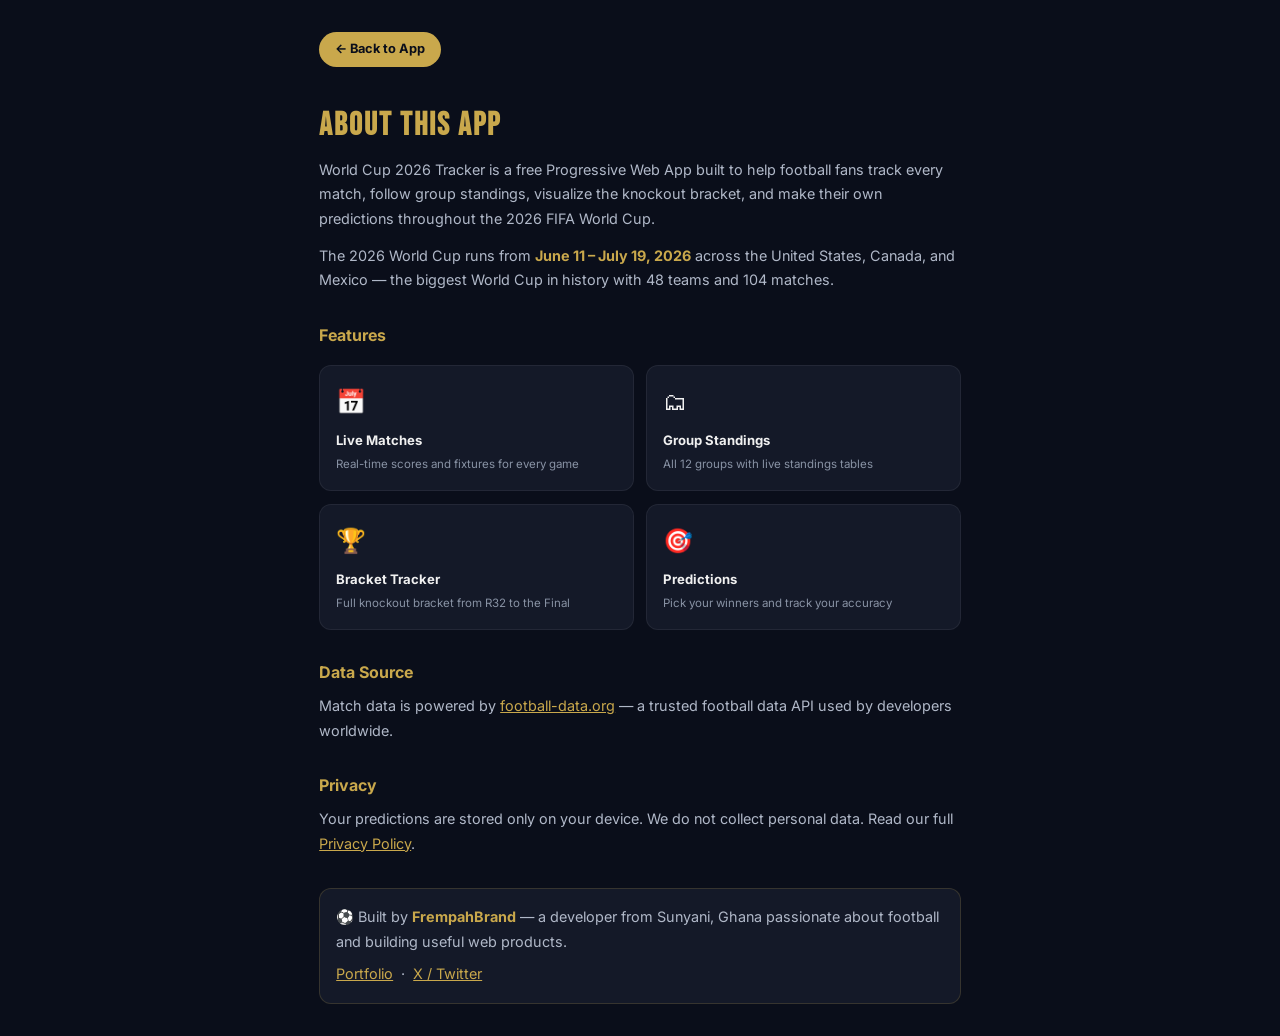
==== about.html @ 5fa4c8bc "Add files via upload" ====
<!DOCTYPE html>
<html lang="en">
<head>
  <meta charset="UTF-8"/>
  <meta name="viewport" content="width=device-width, initial-scale=1.0"/>
  <title>About — World Cup 2026 Tracker</title>
  <link href="https://fonts.googleapis.com/css2?family=Bebas+Neue&family=Inter:wght@400;600&display=swap" rel="stylesheet"/>
  <style>
    *, *::before, *::after { box-sizing: border-box; margin: 0; padding: 0; }
    body {
      background: #0a0e1a;
      color: #f0f0f0;
      font-family: 'Inter', sans-serif;
      max-width: 680px;
      margin: 0 auto;
      padding: 2rem 1.2rem;
      line-height: 1.7;
    }
    h1 {
      font-family: 'Bebas Neue', sans-serif;
      font-size: 2rem;
      color: #c9a84c;
      letter-spacing: 2px;
      margin-bottom: 0.3rem;
    }
    h2 { font-size: 1rem; color: #c9a84c; margin: 1.8rem 0 0.5rem; font-weight: 700; }
    p { color: #b0b8c8; font-size: 0.9rem; margin-bottom: 0.8rem; }
    .back-btn {
      display: inline-block;
      margin-bottom: 2rem;
      padding: 0.4rem 1rem;
      background: #c9a84c;
      color: #0a0e1a;
      border-radius: 20px;
      text-decoration: none;
      font-size: 0.8rem;
      font-weight: 700;
    }
    .feature-grid {
      display: grid;
      grid-template-columns: 1fr 1fr;
      gap: 0.8rem;
      margin: 1rem 0;
    }
    .feature-card {
      background: #141928;
      border: 1px solid #ffffff10;
      border-radius: 12px;
      padding: 1rem;
    }
    .feature-icon { font-size: 1.5rem; margin-bottom: 0.4rem; }
    .feature-title { font-size: 0.82rem; font-weight: 700; color: #f0f0f0; }
    .feature-desc { font-size: 0.72rem; color: #8892a4; margin-top: 0.2rem; }
    .built-by {
      margin-top: 2rem;
      padding: 1rem;
      background: #141928;
      border: 1px solid #c9a84c30;
      border-radius: 12px;
    }
    .built-by p { margin: 0; }
    a { color: #c9a84c; }
  </style>
</head>
<body>
  <a class="back-btn" href="/worldcup2026-tracker/">← Back to App</a>

  <h1>About This App</h1>

  <p>World Cup 2026 Tracker is a free Progressive Web App built to help football fans track every match, follow group standings, visualize the knockout bracket, and make their own predictions throughout the 2026 FIFA World Cup.</p>

  <p>The 2026 World Cup runs from <strong style="color:#c9a84c">June 11 – July 19, 2026</strong> across the United States, Canada, and Mexico — the biggest World Cup in history with 48 teams and 104 matches.</p>

  <h2>Features</h2>
  <div class="feature-grid">
    <div class="feature-card">
      <div class="feature-icon">📅</div>
      <div class="feature-title">Live Matches</div>
      <div class="feature-desc">Real-time scores and fixtures for every game</div>
    </div>
    <div class="feature-card">
      <div class="feature-icon">🗂</div>
      <div class="feature-title">Group Standings</div>
      <div class="feature-desc">All 12 groups with live standings tables</div>
    </div>
    <div class="feature-card">
      <div class="feature-icon">🏆</div>
      <div class="feature-title">Bracket Tracker</div>
      <div class="feature-desc">Full knockout bracket from R32 to the Final</div>
    </div>
    <div class="feature-card">
      <div class="feature-icon">🎯</div>
      <div class="feature-title">Predictions</div>
      <div class="feature-desc">Pick your winners and track your accuracy</div>
    </div>
  </div>

  <h2>Data Source</h2>
  <p>Match data is powered by <a href="https://www.football-data.org" target="_blank">football-data.org</a> — a trusted football data API used by developers worldwide.</p>

  <h2>Privacy</h2>
  <p>Your predictions are stored only on your device. We do not collect personal data. Read our full <a href="/worldcup2026-tracker/privacy.html">Privacy Policy</a>.</p>

  <div class="built-by">
    <p>⚽ Built by <strong style="color:#c9a84c">FrempahBrand</strong> — a developer from Sunyani, Ghana passionate about football and building useful web products.</p>
    <p style="margin-top:0.5rem">
      <a href="https://frempah.github.io/Landing-page-/" target="_blank">Portfolio</a> &nbsp;·&nbsp;
      <a href="https://x.com/frempahbrand_" target="_blank">X / Twitter</a>
    </p>
  </div>
</body>
</html>
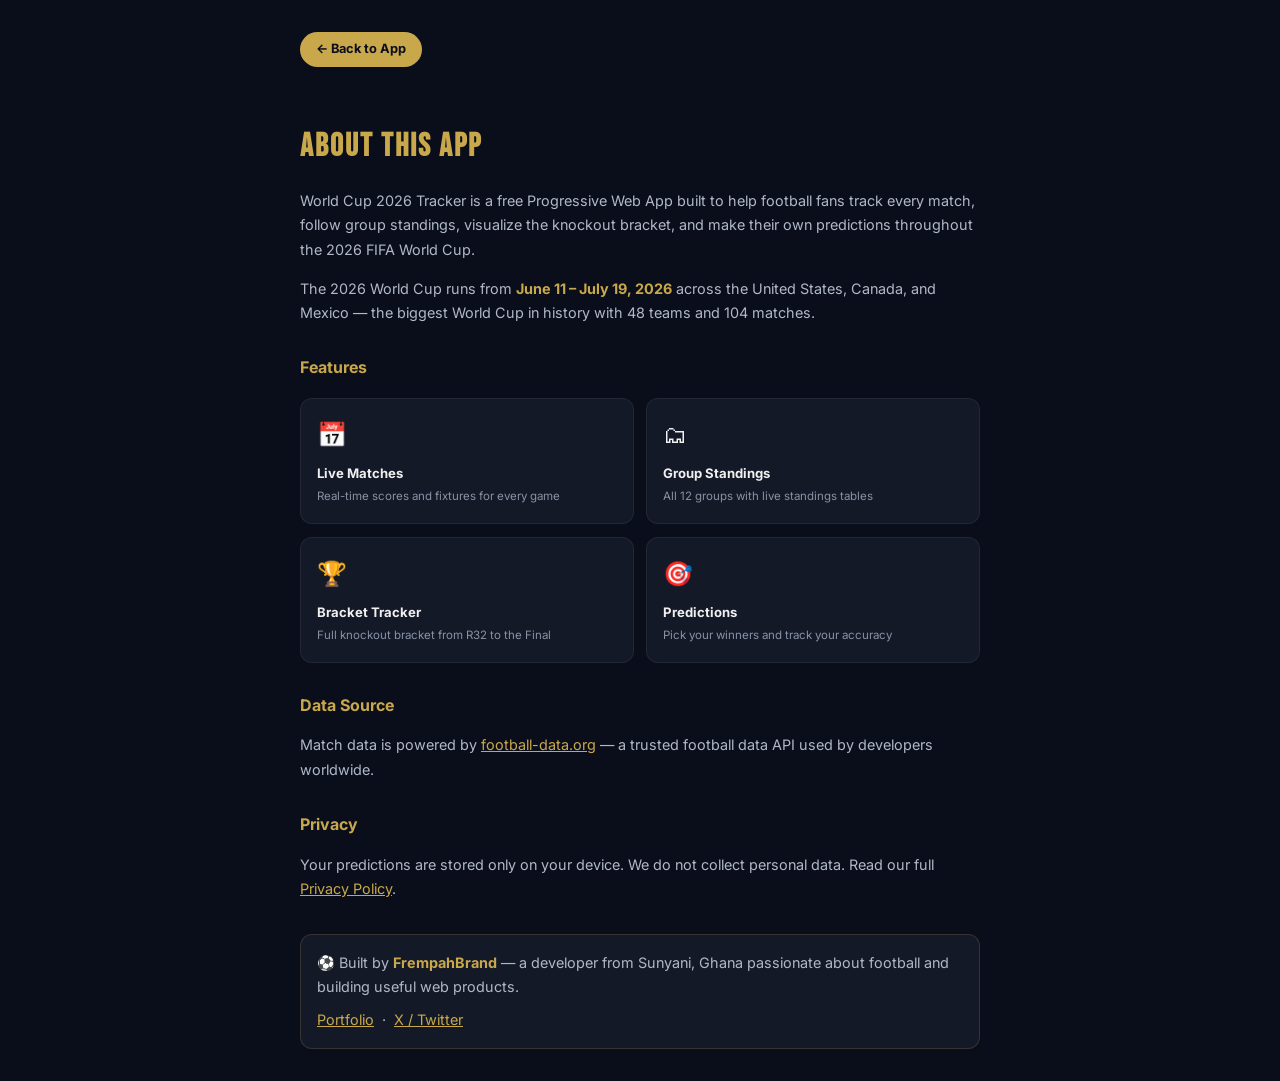
==== commit 31b3179d: "Update about.html" ====
--- a/about.html
+++ b/about.html
@@ -6,6 +6,8 @@
   <title>About — World Cup 2026 Tracker</title>
   <link href="https://fonts.googleapis.com/css2?family=Bebas+Neue&family=Inter:wght@400;600&display=swap" rel="stylesheet"/>
   <style>
+  <script async src="https://pagead2.googlesyndication.com/pagead/js/adsbygoogle.js?client=ca-pub-9960426175142172"
+     crossorigin="anonymous"></script>
     *, *::before, *::after { box-sizing: border-box; margin: 0; padding: 0; }
     body {
       background: #0a0e1a;
@@ -109,4 +111,4 @@
     </p>
   </div>
 </body>
-</html>+</html>
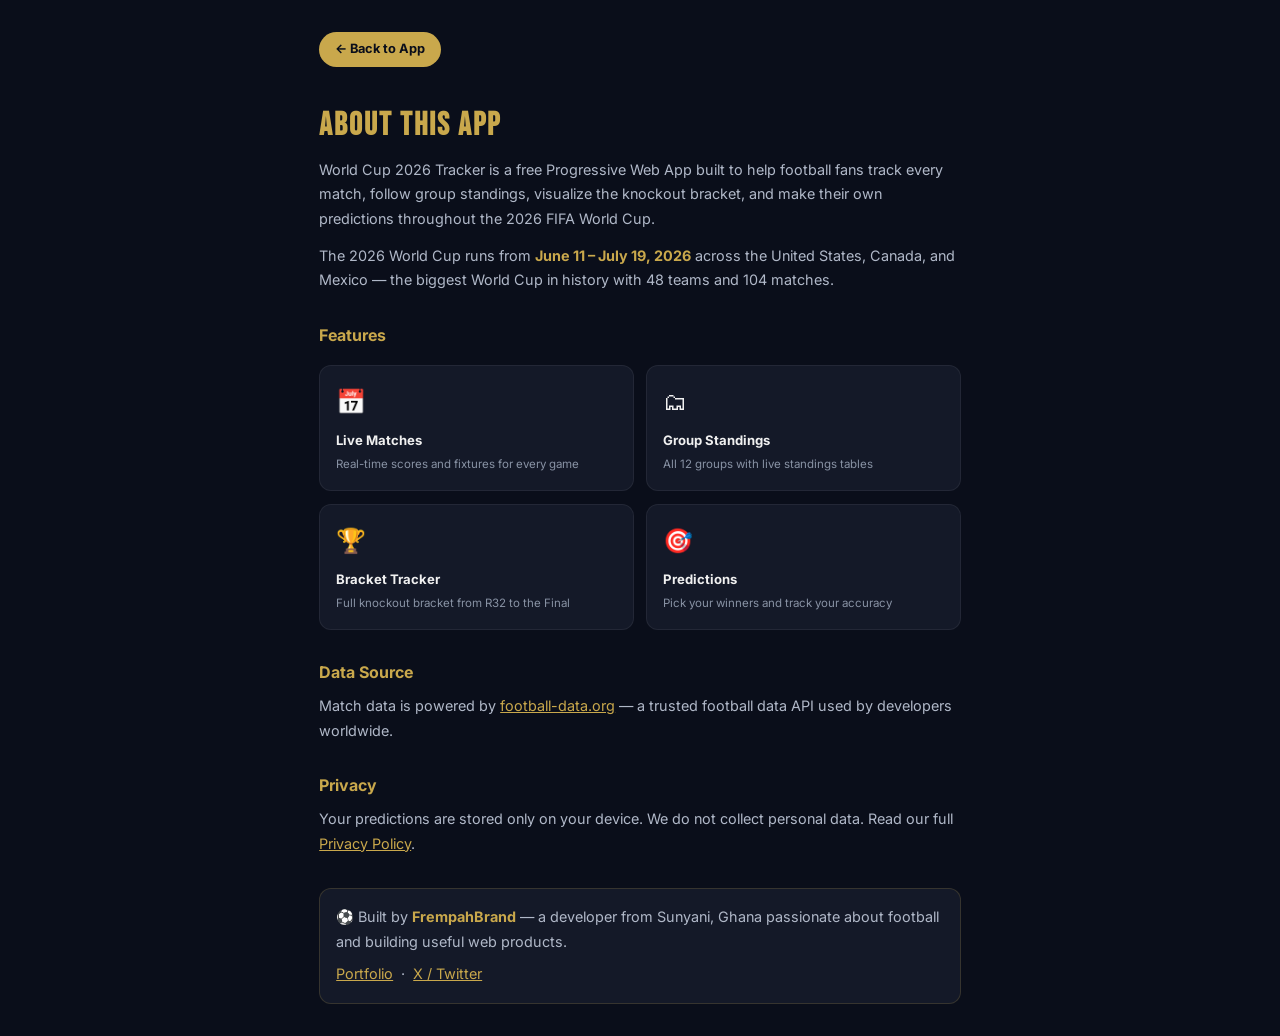
==== commit 72f46750: "Add files via upload" ====
--- a/about.html
+++ b/about.html
@@ -6,8 +6,6 @@
   <title>About — World Cup 2026 Tracker</title>
   <link href="https://fonts.googleapis.com/css2?family=Bebas+Neue&family=Inter:wght@400;600&display=swap" rel="stylesheet"/>
   <style>
-  <script async src="https://pagead2.googlesyndication.com/pagead/js/adsbygoogle.js?client=ca-pub-9960426175142172"
-     crossorigin="anonymous"></script>
     *, *::before, *::after { box-sizing: border-box; margin: 0; padding: 0; }
     body {
       background: #0a0e1a;
@@ -111,4 +109,4 @@
     </p>
   </div>
 </body>
-</html>
+</html>
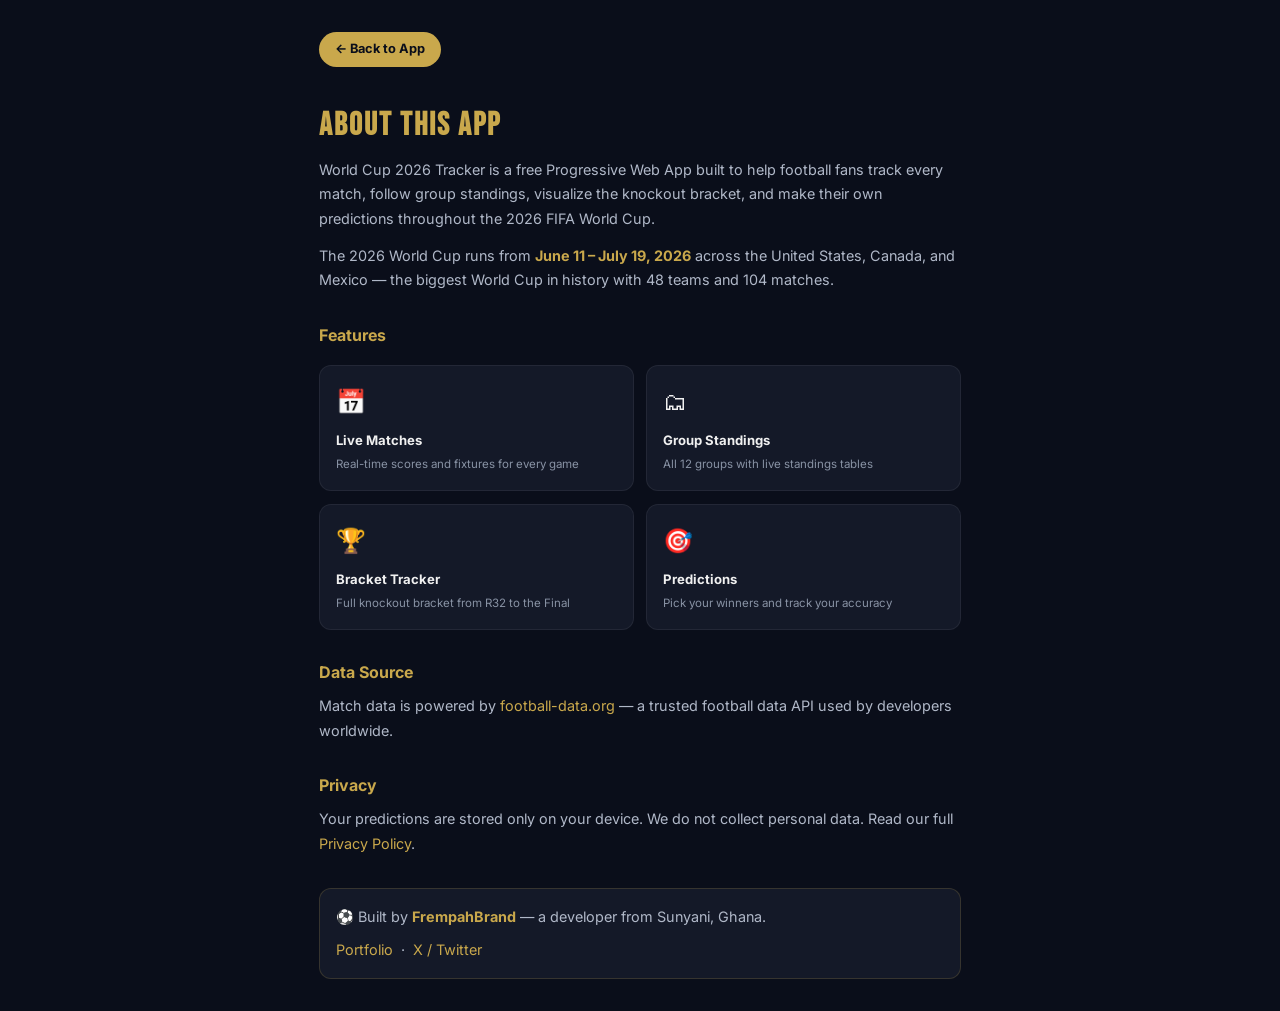
==== commit c9559f9a: "Add files via upload" ====
--- a/about.html
+++ b/about.html
@@ -4,109 +4,46 @@
   <meta charset="UTF-8"/>
   <meta name="viewport" content="width=device-width, initial-scale=1.0"/>
   <title>About — World Cup 2026 Tracker</title>
-  <link href="https://fonts.googleapis.com/css2?family=Bebas+Neue&family=Inter:wght@400;600&display=swap" rel="stylesheet"/>
+  <link href="https://fonts.googleapis.com/css2?family=Bebas+Neue&family=Inter:wght@400;600;700&display=swap" rel="stylesheet"/>
   <style>
-    *, *::before, *::after { box-sizing: border-box; margin: 0; padding: 0; }
-    body {
-      background: #0a0e1a;
-      color: #f0f0f0;
-      font-family: 'Inter', sans-serif;
-      max-width: 680px;
-      margin: 0 auto;
-      padding: 2rem 1.2rem;
-      line-height: 1.7;
-    }
-    h1 {
-      font-family: 'Bebas Neue', sans-serif;
-      font-size: 2rem;
-      color: #c9a84c;
-      letter-spacing: 2px;
-      margin-bottom: 0.3rem;
-    }
-    h2 { font-size: 1rem; color: #c9a84c; margin: 1.8rem 0 0.5rem; font-weight: 700; }
-    p { color: #b0b8c8; font-size: 0.9rem; margin-bottom: 0.8rem; }
-    .back-btn {
-      display: inline-block;
-      margin-bottom: 2rem;
-      padding: 0.4rem 1rem;
-      background: #c9a84c;
-      color: #0a0e1a;
-      border-radius: 20px;
-      text-decoration: none;
-      font-size: 0.8rem;
-      font-weight: 700;
-    }
-    .feature-grid {
-      display: grid;
-      grid-template-columns: 1fr 1fr;
-      gap: 0.8rem;
-      margin: 1rem 0;
-    }
-    .feature-card {
-      background: #141928;
-      border: 1px solid #ffffff10;
-      border-radius: 12px;
-      padding: 1rem;
-    }
-    .feature-icon { font-size: 1.5rem; margin-bottom: 0.4rem; }
-    .feature-title { font-size: 0.82rem; font-weight: 700; color: #f0f0f0; }
-    .feature-desc { font-size: 0.72rem; color: #8892a4; margin-top: 0.2rem; }
-    .built-by {
-      margin-top: 2rem;
-      padding: 1rem;
-      background: #141928;
-      border: 1px solid #c9a84c30;
-      border-radius: 12px;
-    }
-    .built-by p { margin: 0; }
-    a { color: #c9a84c; }
+    *,*::before,*::after{box-sizing:border-box;margin:0;padding:0}
+    body{background:#0a0e1a;color:#f0f0f0;font-family:'Inter',sans-serif;max-width:680px;margin:0 auto;padding:2rem 1.2rem;line-height:1.7}
+    h1{font-family:'Bebas Neue',sans-serif;font-size:2rem;color:#c9a84c;letter-spacing:2px;margin-bottom:0.3rem}
+    h2{font-size:1rem;color:#c9a84c;margin:1.8rem 0 0.5rem;font-weight:700}
+    p{color:#b0b8c8;font-size:0.9rem;margin-bottom:0.8rem}
+    a{color:#c9a84c;text-decoration:none}
+    .back-btn{display:inline-block;margin-bottom:2rem;padding:0.4rem 1rem;background:#c9a84c;color:#0a0e1a;border-radius:20px;font-size:0.8rem;font-weight:700}
+    .feature-grid{display:grid;grid-template-columns:1fr 1fr;gap:0.8rem;margin:1rem 0}
+    .feature-card{background:#141928;border:1px solid #ffffff10;border-radius:12px;padding:1rem}
+    .feature-icon{font-size:1.5rem;margin-bottom:0.4rem}
+    .feature-title{font-size:0.82rem;font-weight:700;color:#f0f0f0}
+    .feature-desc{font-size:0.72rem;color:#8892a4;margin-top:0.2rem}
+    .built-by{margin-top:2rem;padding:1rem;background:#141928;border:1px solid #c9a84c30;border-radius:12px}
+    .built-by p{margin:0}
   </style>
 </head>
 <body>
-  <a class="back-btn" href="/worldcup2026-tracker/">← Back to App</a>
-
+  <a class="back-btn" href="/">← Back to App</a>
   <h1>About This App</h1>
-
   <p>World Cup 2026 Tracker is a free Progressive Web App built to help football fans track every match, follow group standings, visualize the knockout bracket, and make their own predictions throughout the 2026 FIFA World Cup.</p>
-
   <p>The 2026 World Cup runs from <strong style="color:#c9a84c">June 11 – July 19, 2026</strong> across the United States, Canada, and Mexico — the biggest World Cup in history with 48 teams and 104 matches.</p>
-
   <h2>Features</h2>
   <div class="feature-grid">
-    <div class="feature-card">
-      <div class="feature-icon">📅</div>
-      <div class="feature-title">Live Matches</div>
-      <div class="feature-desc">Real-time scores and fixtures for every game</div>
-    </div>
-    <div class="feature-card">
-      <div class="feature-icon">🗂</div>
-      <div class="feature-title">Group Standings</div>
-      <div class="feature-desc">All 12 groups with live standings tables</div>
-    </div>
-    <div class="feature-card">
-      <div class="feature-icon">🏆</div>
-      <div class="feature-title">Bracket Tracker</div>
-      <div class="feature-desc">Full knockout bracket from R32 to the Final</div>
-    </div>
-    <div class="feature-card">
-      <div class="feature-icon">🎯</div>
-      <div class="feature-title">Predictions</div>
-      <div class="feature-desc">Pick your winners and track your accuracy</div>
-    </div>
+    <div class="feature-card"><div class="feature-icon">📅</div><div class="feature-title">Live Matches</div><div class="feature-desc">Real-time scores and fixtures for every game</div></div>
+    <div class="feature-card"><div class="feature-icon">🗂</div><div class="feature-title">Group Standings</div><div class="feature-desc">All 12 groups with live standings tables</div></div>
+    <div class="feature-card"><div class="feature-icon">🏆</div><div class="feature-title">Bracket Tracker</div><div class="feature-desc">Full knockout bracket from R32 to the Final</div></div>
+    <div class="feature-card"><div class="feature-icon">🎯</div><div class="feature-title">Predictions</div><div class="feature-desc">Pick your winners and track your accuracy</div></div>
   </div>
-
   <h2>Data Source</h2>
   <p>Match data is powered by <a href="https://www.football-data.org" target="_blank">football-data.org</a> — a trusted football data API used by developers worldwide.</p>
-
   <h2>Privacy</h2>
-  <p>Your predictions are stored only on your device. We do not collect personal data. Read our full <a href="/worldcup2026-tracker/privacy.html">Privacy Policy</a>.</p>
-
+  <p>Your predictions are stored only on your device. We do not collect personal data. Read our full <a href="/privacy.html">Privacy Policy</a>.</p>
   <div class="built-by">
-    <p>⚽ Built by <strong style="color:#c9a84c">FrempahBrand</strong> — a developer from Sunyani, Ghana passionate about football and building useful web products.</p>
+    <p>⚽ Built by <strong style="color:#c9a84c">FrempahBrand</strong> — a developer from Sunyani, Ghana.</p>
     <p style="margin-top:0.5rem">
       <a href="https://frempah.github.io/Landing-page-/" target="_blank">Portfolio</a> &nbsp;·&nbsp;
       <a href="https://x.com/frempahbrand_" target="_blank">X / Twitter</a>
     </p>
   </div>
 </body>
-</html>+</html>
